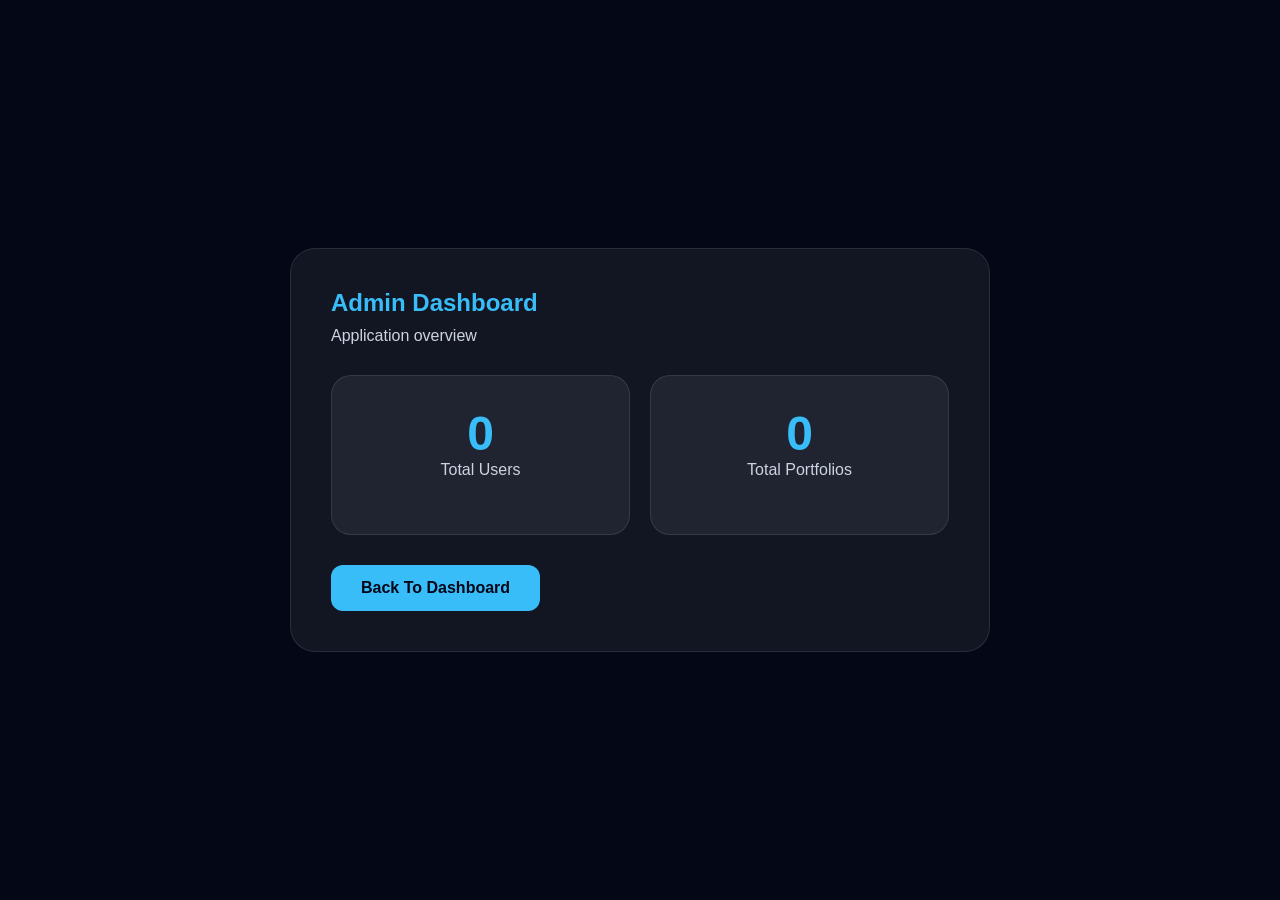
==== frontend/admin.html @ 08fab3bb "Add admin dashboard page" ====
<!DOCTYPE html>
<html>
<head>
  <title>Admin Dashboard</title>
  <link rel="stylesheet" href="style.css">
</head>
<body>

<section class="builder">
  <div class="builder-card">
    <h1>Admin Dashboard</h1>
    <p>Application overview</p>

    <div class="admin-grid">
      <div class="admin-card">
        <h2 id="totalUsers">0</h2>
        <p>Total Users</p>
      </div>

      <div class="admin-card">
        <h2 id="totalPortfolios">0</h2>
        <p>Total Portfolios</p>
      </div>
    </div>

    <a href="dashboard.html" class="btn">Back To Dashboard</a>
  </div>
</section>

<script src="script.js"></script>

</body>
</html>
---- frontend/style.css ----
*{
  margin:0;
  padding:0;
  box-sizing:border-box;
  font-family:Arial, sans-serif;
}

body{
  background:#050816;
  color:white;
}

.home{
  min-height:100vh;
  display:flex;
  align-items:center;
  justify-content:center;
  padding:20px;
}

.home-card{
  max-width:600px;
  text-align:center;
  padding:50px;
  border-radius:25px;
  background:rgba(255,255,255,0.06);
  border:1px solid rgba(255,255,255,0.1);
}

.home-card h1{
  font-size:3rem;
  color:#38bdf8;
  margin-bottom:20px;
}

.home-card p{
  color:#cbd5e1;
  margin-bottom:30px;
}

.btn{
  display:inline-block;
  padding:14px 30px;
  background:#38bdf8;
  color:#020617;
  text-decoration:none;
  border-radius:12px;
  font-weight:bold;
}
.builder{
  min-height:100vh;
  display:flex;
  align-items:center;
  justify-content:center;
  padding:30px;
}

.builder-card{
  width:100%;
  max-width:700px;
  padding:40px;
  border-radius:25px;
  background:rgba(255,255,255,0.06);
  border:1px solid rgba(255,255,255,0.1);
}

.builder-card h1{
  color:#38bdf8;
  margin-bottom:10px;
}

.builder-card p{
  color:#cbd5e1;
  margin-bottom:25px;
}

form{
  display:flex;
  flex-direction:column;
  gap:16px;
}

input,
textarea{
  padding:15px;
  border:none;
  outline:none;
  border-radius:12px;
  background:rgba(255,255,255,0.08);
  color:white;
}

input::placeholder,
textarea::placeholder{
  color:#94a3b8;
}
.preview{
  min-height:100vh;
  padding:60px 20px;
  display:flex;
  justify-content:center;
}

.preview-card{
  width:100%;
  max-width:900px;
  padding:50px;
  border-radius:25px;
  background:rgba(255,255,255,0.06);
  border:1px solid rgba(255,255,255,0.1);
}

.preview-card h1{
  font-size:3rem;
  color:#38bdf8;
}

.preview-card h3{
  margin-top:10px;
  color:#cbd5e1;
}

.preview-card p{
  margin-top:20px;
  line-height:1.8;
  color:#cbd5e1;
}

.preview-section{
  margin-top:50px;
}

.preview-section h2{
  color:#38bdf8;
  margin-bottom:20px;
}
.preview-container{
  width:95%;
  max-width:1400px;
  margin:auto;
}
.project-preview,
.cert-card{
  transition:0.4s;
}

.project-preview:hover,
.cert-card:hover{
  transform:translateY(-8px);
  box-shadow:0 0 25px rgba(56,189,248,0.2);
}
.profile-header{
  display:flex;
  align-items:center;
  gap:40px;
  flex-wrap:wrap;
}

.skills-list{
  display:flex;
  flex-wrap:wrap;
  gap:10px;
  margin-top:15px;
}

.skills-list span{
  background:rgba(56,189,248,0.12);
  color:#38bdf8;
  padding:8px 16px;
  border-radius:30px;
  font-size:14px;
}

.preview a{
  color:#38bdf8;
  text-decoration:none;
}
.preview-image{
  width:180px;
  height:180px;
  border-radius:50%;
  object-fit:cover;
  border:4px solid #38bdf8;
  margin-bottom:30px;
}
.project-preview{
  padding:25px;
  border-radius:20px;
  background:rgba(255,255,255,0.05);
  border:1px solid rgba(255,255,255,0.08);
}

.project-preview h3{
  color:#38bdf8;
  margin-bottom:15px;
}

.project-preview a{
  display:inline-block;
  margin-top:20px;
  color:#38bdf8;
  text-decoration:none;
  font-weight:bold;
}
.project-input{
  display:flex;
  flex-direction:column;
  gap:14px;
  padding:20px;
  border-radius:18px;
  background:rgba(255,255,255,0.04);
  border:1px solid rgba(255,255,255,0.08);
  margin-bottom:18px;
}

.outline-btn{
  background:transparent;
  color:#38bdf8;
  border:1px solid #38bdf8;
}

.projects-preview-grid{
  display:grid;
  grid-template-columns:repeat(auto-fit,minmax(260px,1fr));
  gap:20px;
}

.project-preview{
  padding:25px;
  border-radius:20px;
  background:rgba(255,255,255,0.05);
  border:1px solid rgba(255,255,255,0.08);
}

.project-preview h3{
  color:#38bdf8;
  margin-bottom:12px;
}

.project-preview a{
  display:inline-block;
  margin-top:18px;
  color:#38bdf8;
  text-decoration:none;
  font-weight:bold;
}
.cert-input{
  display:flex;
  flex-direction:column;
  gap:14px;
  padding:20px;
  border-radius:18px;
  background:rgba(255,255,255,0.04);
  border:1px solid rgba(255,255,255,0.08);
  margin-bottom:18px;
}

.cert-preview-grid{
  display:grid;
  grid-template-columns:repeat(auto-fit,minmax(250px,1fr));
  gap:20px;
}

.cert-card{
  padding:25px;
  border-radius:20px;
  background:rgba(255,255,255,0.05);
  border:1px solid rgba(255,255,255,0.08);
}

.cert-card h3{
  color:#38bdf8;
  margin-bottom:10px;
}

.cert-card p{
  color:#cbd5e1;
  line-height:1.7;
}
.experience-input{
  display:flex;
  flex-direction:column;
  gap:14px;
  padding:20px;
  border-radius:18px;
  background:rgba(255,255,255,0.04);
  border:1px solid rgba(255,255,255,0.08);
  margin-bottom:18px;
}

.experience-preview-grid{
  display:grid;
  grid-template-columns:repeat(auto-fit,minmax(250px,1fr));
  gap:20px;
}

.experience-card{
  padding:25px;
  border-radius:20px;
  background:rgba(255,255,255,0.05);
  border:1px solid rgba(255,255,255,0.08);
}

.experience-card h3{
  color:#38bdf8;
  margin-bottom:10px;
}

.experience-card span{
  color:#94a3b8;
  display:block;
  margin-bottom:12px;
}

.experience-card p{
  color:#cbd5e1;
  line-height:1.7;
}
select{
  padding:15px;
  border:none;
  outline:none;
  border-radius:12px;
  background:rgba(255,255,255,0.08);
  color:white;
  font-size:15px;
}
/* DARK */

.dark-theme{
  background:#050816;
  color:white;
}

/* LIGHT */

.light-theme{
  background:#f8fafc;
  color:#0f172a;
}

.light-theme .preview-card,
.light-theme .project-preview,
.light-theme .cert-card,
.light-theme .experience-card{
  background:white;
  color:#0f172a;
  border:1px solid #e2e8f0;
}

/* GLASS */

.glass-theme{
  background:linear-gradient(
    135deg,
    #0f172a,
    #111827
  );
}

.glass-theme .preview-card,
.glass-theme .project-preview,
.glass-theme .cert-card,
.glass-theme .experience-card{
  background:rgba(255,255,255,0.08);
  backdrop-filter:blur(15px);
}
#downloadBtn{
  margin-top:40px;
}
/* 3D ANIMATED BACKGROUND - HOME PAGE ONLY */

.home {
  position: relative;
  overflow: hidden;
}

.home::before {
  content: "";
  position: absolute;
  width: 450px;
  height: 450px;
  background: linear-gradient(45deg, #38bdf8, #8b5cf6);
  border-radius: 50%;
  top: -120px;
  left: -120px;
  filter: blur(90px);
  opacity: 0.35;
  animation: moveGlow 8s infinite alternate ease-in-out;
}

.home::after {
  content: "";
  position: absolute;
  width: 350px;
  height: 350px;
  background: linear-gradient(45deg, #ec4899, #38bdf8);
  border-radius: 50%;
  bottom: -100px;
  right: -100px;
  filter: blur(90px);
  opacity: 0.35;
  animation: moveGlow2 9s infinite alternate ease-in-out;
}

.home-card {
  position: relative;
  z-index: 2;
  backdrop-filter: blur(12px);
  box-shadow: 0 25px 60px rgba(56, 189, 248, 0.18);
  transform-style: preserve-3d;
  animation: cardFloat 4s infinite ease-in-out;
}

.home-card::before,
.home-card::after {
  content: "";
  position: absolute;
  width: 90px;
  height: 90px;
  border-radius: 22px;
  background: linear-gradient(135deg, rgba(56,189,248,0.4), rgba(139,92,246,0.4));
  z-index: -1;
  animation: cubeRotate 6s infinite linear;
}

.home-card::before {
  top: -45px;
  left: -45px;
}

.home-card::after {
  bottom: -45px;
  right: -45px;
}

@keyframes cardFloat {
  0%, 100% {
    transform: translateY(0) rotateX(0deg) rotateY(0deg);
  }
  50% {
    transform: translateY(-12px) rotateX(3deg) rotateY(-3deg);
  }
}

@keyframes cubeRotate {
  0% {
    transform: rotateX(0deg) rotateY(0deg) rotateZ(0deg);
  }
  100% {
    transform: rotateX(360deg) rotateY(360deg) rotateZ(360deg);
  }
}

@keyframes moveGlow {
  from {
    transform: translate(0, 0);
  }
  to {
    transform: translate(120px, 80px);
  }
}

@keyframes moveGlow2 {
  from {
    transform: translate(0, 0);
  }
  to {
    transform: translate(-120px, -80px);
  }
}/* FINAL NETLIFY PREVIEW FIX */

body {
  overflow-x: hidden;
  background: #050816;
  color: white;
}

#bg {
  position: fixed !important;
  inset: 0 !important;
  width: 100vw !important;
  height: 100vh !important;
  z-index: -10 !important;
  pointer-events: none !important;
}

body::before {
  content: "";
  position: fixed;
  inset: 0;
  background: rgba(5, 8, 22, 0.75);
  z-index: -5 !important;
  pointer-events: none;
}

.preview {
  position: relative !important;
  z-index: 10 !important;
  min-height: 100vh;
  padding: 60px 20px;
  display: flex;
  justify-content: center;
}

.preview-card {
  position: relative !important;
  z-index: 20 !important;
  width: 100%;
  max-width: 1000px;
  margin: auto;
  padding: 50px;
  border-radius: 25px;
  background: rgba(15, 23, 42, 0.92) !important;
  border: 1px solid rgba(255, 255, 255, 0.15);
}

.preview-card,
.preview-card * {
  visibility: visible !important;
  opacity: 1 !important;
}

.preview-card h1,
.preview-card h2,
.preview-card h3 {
  color: #38bdf8 !important;
}

.preview-card p,
.preview-card span {
  color: #cbd5e1 !important;
}

.preview-card a {
  color: #38bdf8 !important;
}
#dashboardPortfolios{
  margin-top:30px;
  display:flex;
  flex-direction:column;
  gap:20px;
}

.dashboard-card{
  background:rgba(255,255,255,0.06);
  padding:20px;
  border-radius:15px;
}

.dashboard-card .btn{
  margin-right:10px;
  margin-top:10px;
}
.dashboard-card h3{
  margin-bottom:10px;
}
#portfolioCount{
  color:#38bdf8;
  margin-top:10px;
  margin-bottom:20px;
  font-size:18px;
}
#changePasswordBtn{
  margin-left:10px;
}

.profile-actions{
  margin-top:25px;
}
.back-dashboard-btn{
    display:flex !important;
    align-items:center;
    justify-content:center;
    color:black !important;
    font-size:18px !important;
    font-weight:700 !important;
    min-width:250px;
    text-decoration:none;
}

.portfolio-actions{
  display:flex;
  flex-wrap:wrap;
  gap:10px;
  margin-top:25px;
}
.developer-template{
  background:rgba(15,23,42,0.92) !important;
  backdrop-filter:blur(12px);
  border:1px solid rgba(56,189,248,.3) !important;
  box-shadow:0 0 30px rgba(56,189,248,.15);
}

.data-template{
  background:rgba(6,78,59,0.92) !important;
  backdrop-filter:blur(12px);
  border:1px solid rgba(34,197,94,.3) !important;
  box-shadow:0 0 30px rgba(34,197,94,.15);
}

.data-template h1,
.data-template h2,
.data-template h3{
  color:#22c55e !important;
}

.minimal-template{
  background:#ffffff !important;
  color:#111827 !important;
  border:1px solid #e5e7eb !important;
  box-shadow:0 10px 30px rgba(0,0,0,.08);
}

.minimal-template h1,
.minimal-template h2,
.minimal-template h3,
.minimal-template p,
.minimal-template span{
  color:#111827 !important;
}

.minimal-template a{
  color:#2563eb !important;
}

#template option{
  background:#232738;
  color:white;
}
.preview-card{
  max-width:1100px !important;
}

.profile-header{
  padding:30px;
  border-radius:22px;
  background:rgba(255,255,255,0.05);
  border:1px solid rgba(255,255,255,0.08);
  margin-bottom:40px;
}

.preview-section{
  padding:25px;
  border-radius:22px;
  background:rgba(255,255,255,0.04);
  border:1px solid rgba(255,255,255,0.08);
}

.developer-template .project-preview,
.developer-template .cert-card,
.developer-template .experience-card{
  background:rgba(15,23,42,0.75) !important;
}

.data-template .project-preview,
.data-template .cert-card,
.data-template .experience-card{
  background:rgba(6,78,59,0.45) !important;
}

.minimal-template .profile-header,
.minimal-template .preview-section{
  background:#f8fafc !important;
  border:1px solid #e5e7eb !important;
}

.minimal-template .project-preview,
.minimal-template .cert-card,
.minimal-template .experience-card{
  background:white !important;
  border:1px solid #e5e7eb !important;
}
.admin-grid{
  display:grid;
  grid-template-columns:repeat(auto-fit,minmax(200px,1fr));
  gap:20px;
  margin:30px 0;
}

.admin-card{
  padding:30px;
  border-radius:20px;
  background:rgba(255,255,255,0.06);
  border:1px solid rgba(255,255,255,0.1);
  text-align:center;
}

.admin-card h2{
  font-size:3rem;
  color:#38bdf8;
}
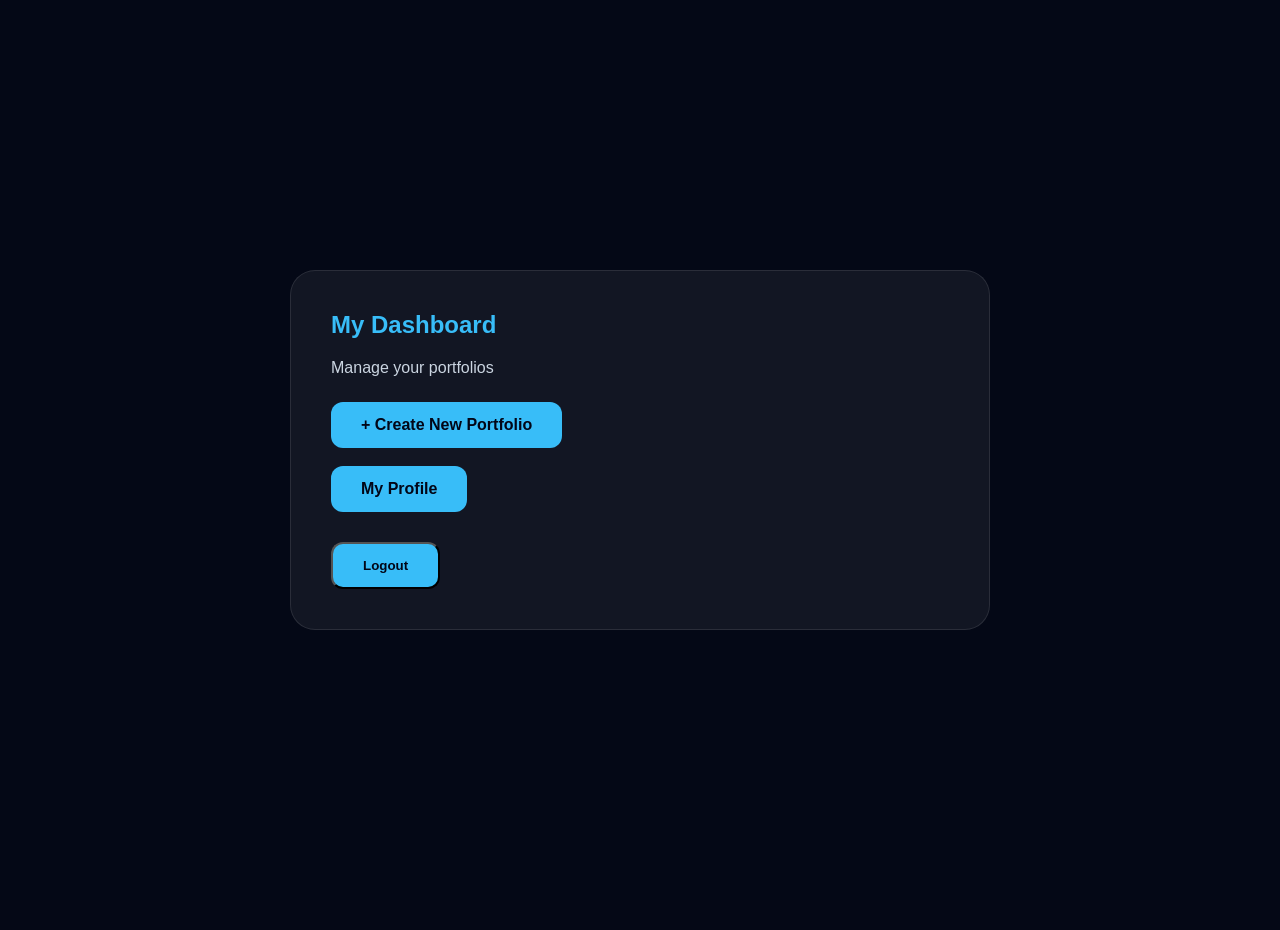
==== commit ee09ad55: "Add admin analytics and protection" ====
--- a/frontend/admin.html
+++ b/frontend/admin.html
@@ -11,7 +11,6 @@
     <h1>Admin Dashboard</h1>
     <p>Application overview</p>
 
-    <div class="admin-grid">
       <div class="admin-card">
         <h2 id="totalUsers">0</h2>
         <p>Total Users</p>
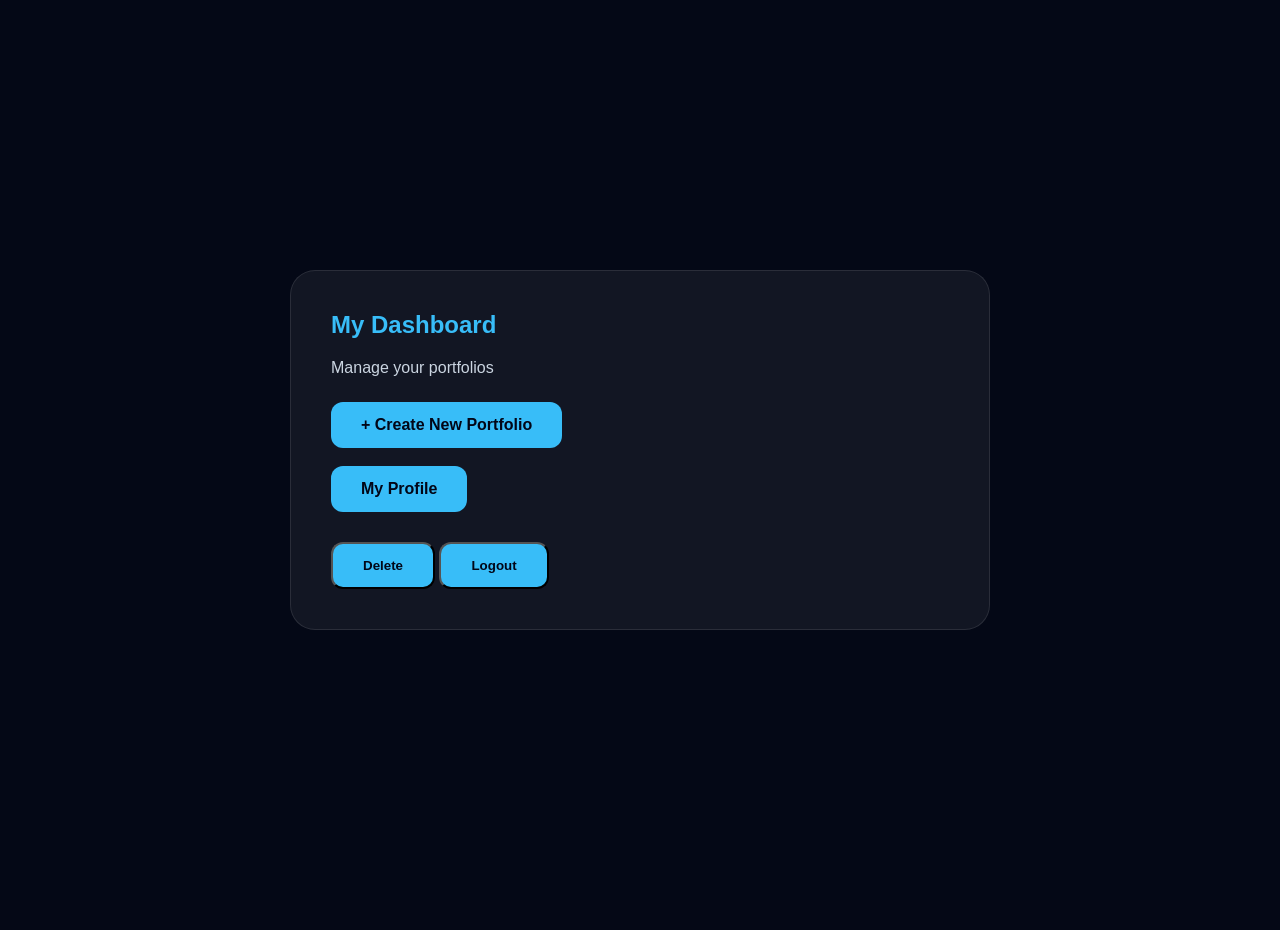
==== commit 3b604f06: "Improve admin dashboard UI" ====
--- a/frontend/admin.html
+++ b/frontend/admin.html
@@ -1,29 +1,50 @@
 <!DOCTYPE html>
-<html>
+<html lang="en">
 <head>
+  <meta charset="UTF-8">
+  <meta name="viewport" content="width=device-width, initial-scale=1.0">
   <title>Admin Dashboard</title>
   <link rel="stylesheet" href="style.css">
 </head>
 <body>
 
-<section class="builder">
-  <div class="builder-card">
-    <h1>Admin Dashboard</h1>
-    <p>Application overview</p>
+<section class="admin-page">
+
+  <div class="admin-dashboard-card">
+
+    <div class="admin-header">
+      <div>
+        <h1>Admin Dashboard</h1>
+        <p>Monitor users, portfolios and platform activity</p>
+      </div>
+
+      <a href="dashboard.html" class="btn">Back To Dashboard</a>
+    </div>
+
+    <div class="admin-grid">
 
       <div class="admin-card">
+        <div class="admin-icon">👥</div>
         <h2 id="totalUsers">0</h2>
         <p>Total Users</p>
       </div>
 
       <div class="admin-card">
+        <div class="admin-icon">📁</div>
         <h2 id="totalPortfolios">0</h2>
         <p>Total Portfolios</p>
       </div>
+
+      <div class="admin-card">
+        <div class="admin-icon">👁️</div>
+        <h2 id="totalViews">0</h2>
+        <p>Total Views</p>
+      </div>
+
     </div>
 
-    <a href="dashboard.html" class="btn">Back To Dashboard</a>
   </div>
+
 </section>
 
 <script src="script.js"></script>
--- a/frontend/style.css
+++ b/frontend/style.css
@@ -689,4 +689,125 @@
 .admin-card h2{
   font-size:3rem;
   color:#38bdf8;
+}
+.admin-page{
+  min-height:100vh;
+  display:flex;
+  align-items:center;
+  justify-content:center;
+  padding:40px;
+  background:
+    radial-gradient(circle at top left, rgba(56,189,248,0.18), transparent 35%),
+    radial-gradient(circle at bottom right, rgba(59,130,246,0.14), transparent 35%),
+    #050816;
+}
+
+.admin-dashboard-card{
+  width:100%;
+  max-width:1100px;
+  padding:45px;
+  border-radius:28px;
+  background:rgba(15,23,42,0.9);
+  border:1px solid rgba(56,189,248,0.25);
+  box-shadow:0 25px 80px rgba(0,0,0,0.45);
+  backdrop-filter:blur(18px);
+  animation:fadeUp 0.8s ease;
+}
+
+.admin-header{
+  display:flex;
+  justify-content:space-between;
+  align-items:center;
+  gap:20px;
+  margin-bottom:35px;
+  flex-wrap:wrap;
+}
+
+.admin-header h1{
+  font-size:42px;
+  color:#38bdf8;
+  margin-bottom:10px;
+}
+
+.admin-header p{
+  color:#cbd5e1;
+  font-size:18px;
+}
+
+.admin-grid{
+  display:grid;
+  grid-template-columns:repeat(auto-fit,minmax(240px,1fr));
+  gap:25px;
+}
+
+.admin-card{
+  position:relative;
+  padding:35px 25px;
+  border-radius:24px;
+  background:linear-gradient(145deg, rgba(30,41,59,0.95), rgba(15,23,42,0.95));
+  border:1px solid rgba(255,255,255,0.12);
+  text-align:center;
+  overflow:hidden;
+  transition:0.4s ease;
+}
+
+.admin-card::before{
+  content:"";
+  position:absolute;
+  width:120px;
+  height:120px;
+  background:#38bdf8;
+  filter:blur(80px);
+  opacity:0.25;
+  top:-40px;
+  right:-40px;
+}
+
+.admin-card:hover{
+  transform:translateY(-10px) scale(1.02);
+  box-shadow:0 0 35px rgba(56,189,248,0.25);
+  border-color:rgba(56,189,248,0.5);
+}
+
+.admin-icon{
+  font-size:38px;
+  margin-bottom:15px;
+}
+
+.admin-card h2{
+  font-size:54px;
+  color:#38bdf8;
+  margin-bottom:8px;
+}
+
+.admin-card p{
+  color:#cbd5e1;
+  font-size:17px;
+  font-weight:600;
+}
+
+@keyframes fadeUp{
+  from{
+    opacity:0;
+    transform:translateY(30px);
+  }
+  to{
+    opacity:1;
+    transform:translateY(0);
+  }
+}
+
+@media(max-width:768px){
+  .admin-dashboard-card{
+    padding:28px;
+  }
+
+  .admin-header h1{
+    font-size:32px;
+  }
+
+  .admin-header{
+    flex-direction:column;
+    align-items:flex-start;
+  }
 }
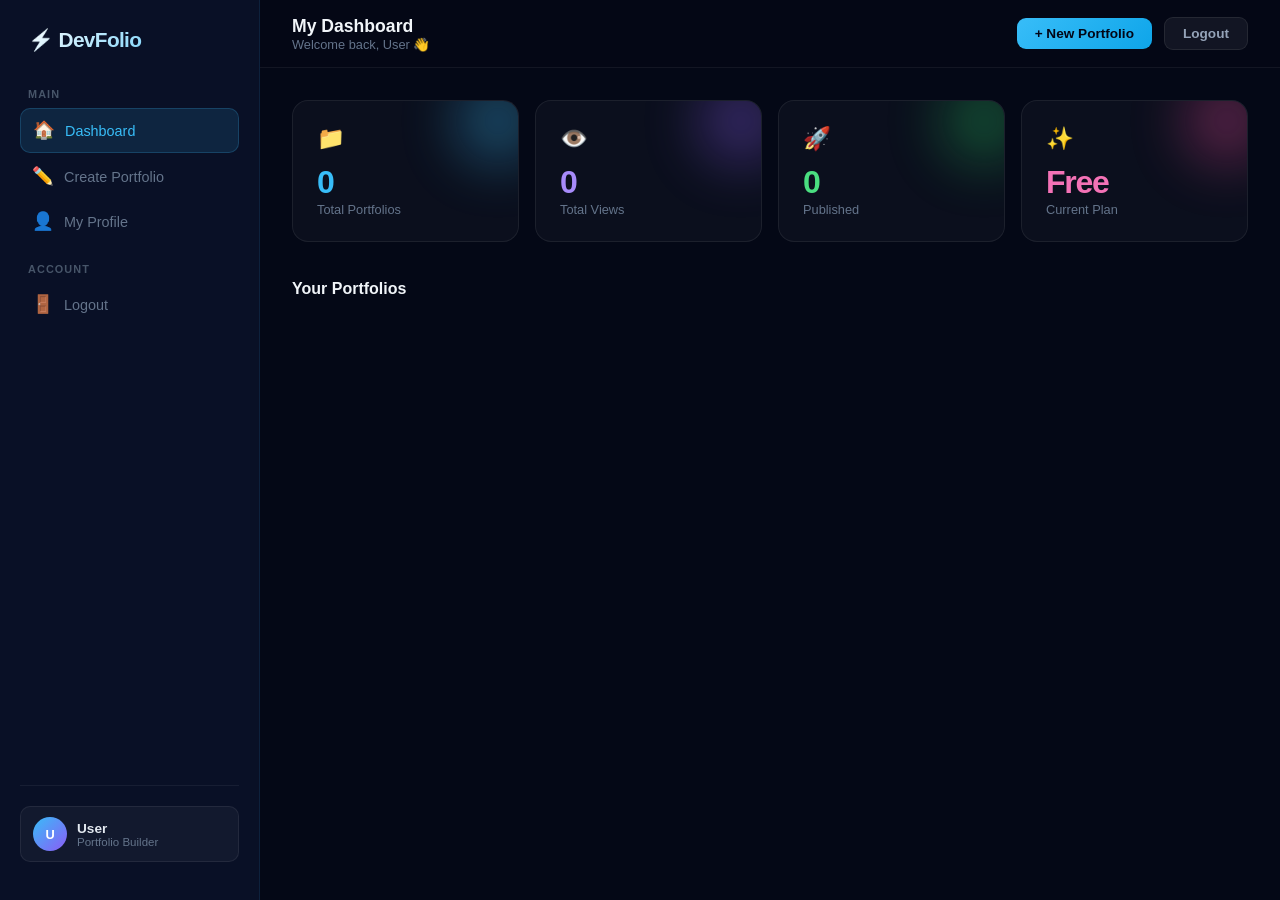
==== commit 12bf4321: "Update admin, login, signup pages and add custom 404 page" ====
--- a/frontend/admin.html
+++ b/frontend/admin.html
@@ -3,51 +3,290 @@
 <head>
   <meta charset="UTF-8">
   <meta name="viewport" content="width=device-width, initial-scale=1.0">
-  <title>Admin Dashboard</title>
+  <title>Admin Dashboard — DevFolio</title>
   <link rel="stylesheet" href="style.css">
+  <style>
+    *{box-sizing:border-box;margin:0;padding:0}
+    body{background:#050816;color:#e0e6f0;font-family:'Segoe UI',sans-serif;min-height:100vh;overflow-x:hidden}
+    #bg{position:fixed;top:0;left:0;width:100%;height:100%;z-index:0;pointer-events:none}
+    .corner-deco{position:fixed;z-index:1;pointer-events:none}
+    .corner-deco.tl{top:0;left:0;width:300px;height:300px;background:radial-gradient(circle at top left,rgba(239,68,68,0.07),transparent 70%)}
+    .corner-deco.br{bottom:0;right:0;width:300px;height:300px;background:radial-gradient(circle at bottom right,rgba(167,139,250,0.08),transparent 70%)}
+
+    .admin-page{position:relative;z-index:10;min-height:100vh;display:flex;align-items:center;justify-content:center;padding:40px 20px}
+
+    /* ── CARD ── */
+    .admin-dashboard-card{
+      width:100%;max-width:1100px;
+      padding:48px;border-radius:28px;
+      background:rgba(10,16,35,0.88);
+      border:1px solid rgba(239,68,68,0.12);
+      box-shadow:0 0 80px rgba(239,68,68,0.06),0 30px 80px rgba(0,0,0,0.4);
+      backdrop-filter:blur(18px);
+      animation:cardIn 0.8s cubic-bezier(0.22,1,0.36,1) both;
+      position:relative;overflow:hidden;
+    }
+    .admin-dashboard-card::before{
+      content:'';position:absolute;top:-2px;left:10%;width:80%;height:2px;
+      background:linear-gradient(90deg,transparent,#ef4444,#a78bfa,transparent);
+      animation:borderGlow 3s ease-in-out infinite;
+    }
+    @keyframes borderGlow{0%,100%{opacity:0.4}50%{opacity:1}}
+    @keyframes cardIn{from{opacity:0;transform:translateY(40px)}to{opacity:1;transform:translateY(0)}}
+
+    /* ── HEADER ── */
+    .admin-header{
+      display:flex;justify-content:space-between;align-items:center;
+      gap:20px;margin-bottom:40px;flex-wrap:wrap;
+      padding-bottom:28px;
+      border-bottom:1px solid rgba(255,255,255,0.06);
+      animation:slideIn 0.6s ease 0.1s both;
+    }
+    @keyframes slideIn{from{opacity:0;transform:translateX(-20px)}to{opacity:1;transform:translateX(0)}}
+
+    .admin-header-left{}
+    .admin-badge{
+      display:inline-flex;align-items:center;gap:6px;
+      background:rgba(239,68,68,0.1);border:1px solid rgba(239,68,68,0.25);
+      border-radius:20px;padding:4px 12px;font-size:11px;
+      color:rgba(239,68,68,0.9);font-weight:600;letter-spacing:1px;
+      text-transform:uppercase;margin-bottom:10px;
+    }
+    .admin-header h1{
+      font-size:32px;font-weight:800;
+      background:linear-gradient(90deg,#ef4444,#f97316,#a78bfa);
+      -webkit-background-clip:text;-webkit-text-fill-color:transparent;background-clip:text;
+      margin-bottom:6px;
+    }
+    .admin-header p{color:rgba(180,200,230,0.5);font-size:14px}
+
+    .btn-back{
+      padding:11px 24px;border:none;border-radius:12px;
+      background:rgba(255,255,255,0.06);color:#e0e6f0;
+      font-size:14px;font-weight:600;cursor:pointer;
+      font-family:inherit;transition:all 0.3s;
+      border:1px solid rgba(255,255,255,0.1);
+      text-decoration:none;display:inline-flex;align-items:center;gap:8px;
+    }
+    .btn-back:hover{background:rgba(0,198,255,0.1);border-color:rgba(0,198,255,0.25);transform:translateY(-2px)}
+
+    /* ── STATS GRID ── */
+    .admin-grid{
+      display:grid;
+      grid-template-columns:repeat(auto-fit,minmax(240px,1fr));
+      gap:22px;
+    }
+
+    .admin-card{
+      padding:32px 28px;border-radius:20px;
+      background:rgba(255,255,255,0.03);
+      border:1px solid rgba(255,255,255,0.07);
+      text-align:center;position:relative;overflow:hidden;
+      transition:all 0.35s ease;
+      animation:fadeUp 0.6s ease both;
+      cursor:default;
+    }
+    .admin-card:nth-child(1){animation-delay:0.15s}
+    .admin-card:nth-child(2){animation-delay:0.25s}
+    .admin-card:nth-child(3){animation-delay:0.35s}
+
+    /* glow blob */
+    .admin-card::before{
+      content:'';position:absolute;width:120px;height:120px;border-radius:50%;
+      top:-40px;right:-40px;filter:blur(50px);opacity:0.3;transition:opacity 0.3s;
+    }
+    .admin-card:nth-child(1)::before{background:#38bdf8}
+    .admin-card:nth-child(2)::before{background:#a78bfa}
+    .admin-card:nth-child(3)::before{background:#22c55e}
+
+    /* top accent */
+    .admin-card::after{
+      content:'';position:absolute;top:0;left:20%;width:60%;height:2px;
+      opacity:0;transition:opacity 0.3s;
+    }
+    .admin-card:nth-child(1)::after{background:linear-gradient(90deg,transparent,#38bdf8,transparent)}
+    .admin-card:nth-child(2)::after{background:linear-gradient(90deg,transparent,#a78bfa,transparent)}
+    .admin-card:nth-child(3)::after{background:linear-gradient(90deg,transparent,#22c55e,transparent)}
+
+    .admin-card:hover{transform:translateY(-8px) scale(1.02);border-color:rgba(56,189,248,0.2);box-shadow:0 20px 50px rgba(0,0,0,0.3)}
+    .admin-card:hover::before{opacity:0.5}
+    .admin-card:hover::after{opacity:1}
+
+    .admin-icon{font-size:40px;margin-bottom:18px;display:block;animation:iconBob 3s ease-in-out infinite}
+    .admin-card:nth-child(2) .admin-icon{animation-delay:0.5s}
+    .admin-card:nth-child(3) .admin-icon{animation-delay:1s}
+    @keyframes iconBob{0%,100%{transform:translateY(0)}50%{transform:translateY(-6px)}}
+
+    .admin-card h2{
+      font-size:52px;font-weight:900;letter-spacing:-2px;
+      line-height:1;margin-bottom:8px;
+    }
+    .admin-card:nth-child(1) h2{color:#38bdf8}
+    .admin-card:nth-child(2) h2{color:#a78bfa}
+    .admin-card:nth-child(3) h2{color:#4ade80}
+
+    .admin-card p{color:rgba(180,200,230,0.5);font-size:14px;font-weight:500;letter-spacing:0.5px}
+
+    /* ── RECENT ACTIVITY SECTION ── */
+    .activity-section{margin-top:36px;animation:fadeUp 0.6s ease 0.5s both}
+    .activity-header{
+      display:flex;align-items:center;gap:10px;
+      margin-bottom:16px;padding-bottom:12px;
+      border-bottom:1px solid rgba(255,255,255,0.06);
+    }
+    .activity-header h3{font-size:16px;font-weight:600;color:#f1f5f9}
+    .activity-header span{font-size:11px;color:rgba(0,198,255,0.7);background:rgba(0,198,255,0.08);border:1px solid rgba(0,198,255,0.15);border-radius:12px;padding:2px 10px}
+
+    .activity-grid{display:grid;grid-template-columns:repeat(auto-fit,minmax(200px,1fr));gap:14px}
+    .activity-item{
+      background:rgba(255,255,255,0.03);border:1px solid rgba(255,255,255,0.06);
+      border-radius:14px;padding:16px 18px;
+      display:flex;align-items:center;gap:12px;
+      transition:all 0.25s;
+    }
+    .activity-item:hover{background:rgba(0,198,255,0.04);border-color:rgba(0,198,255,0.15)}
+    .activity-dot{width:8px;height:8px;border-radius:50%;flex-shrink:0}
+    .activity-dot.cyan{background:#00c6ff;box-shadow:0 0 8px rgba(0,198,255,0.5)}
+    .activity-dot.purple{background:#a78bfa;box-shadow:0 0 8px rgba(167,139,250,0.5)}
+    .activity-dot.green{background:#22c55e;box-shadow:0 0 8px rgba(34,197,94,0.5)}
+    .activity-text{font-size:13px;color:rgba(180,200,230,0.7)}
+    .activity-val{font-size:15px;font-weight:700;color:#e0e6f0;margin-left:auto}
+
+    @keyframes fadeUp{from{opacity:0;transform:translateY(18px)}to{opacity:1;transform:translateY(0)}}
+
+    @media(max-width:600px){
+      .admin-dashboard-card{padding:28px 20px}
+      .admin-header{flex-direction:column;align-items:flex-start}
+      .admin-header h1{font-size:24px}
+    }
+  </style>
 </head>
 <body>
 
+<canvas id="bg"></canvas>
+<div class="corner-deco tl"></div>
+<div class="corner-deco br"></div>
+
 <section class="admin-page">
-
   <div class="admin-dashboard-card">
 
     <div class="admin-header">
-      <div>
+      <div class="admin-header-left">
+        <div class="admin-badge">🛡️ Admin Only</div>
         <h1>Admin Dashboard</h1>
         <p>Monitor users, portfolios and platform activity</p>
       </div>
-
-      <a href="dashboard.html" class="btn">Back To Dashboard</a>
+      <a href="dashboard.html" class="btn-back">← Back To Dashboard</a>
     </div>
 
     <div class="admin-grid">
-
       <div class="admin-card">
-        <div class="admin-icon">👥</div>
+        <span class="admin-icon">👥</span>
         <h2 id="totalUsers">0</h2>
         <p>Total Users</p>
       </div>
-
       <div class="admin-card">
-        <div class="admin-icon">📁</div>
+        <span class="admin-icon">📁</span>
         <h2 id="totalPortfolios">0</h2>
         <p>Total Portfolios</p>
       </div>
-
       <div class="admin-card">
-        <div class="admin-icon">👁️</div>
+        <span class="admin-icon">👁️</span>
         <h2 id="totalViews">0</h2>
         <p>Total Views</p>
       </div>
-
     </div>
 
+    <!-- Quick stats row -->
+    <div class="activity-section">
+      <div class="activity-header">
+        <h3>Platform Overview</h3>
+        <span>Live</span>
+      </div>
+      <div class="activity-grid">
+        <div class="activity-item">
+          <div class="activity-dot cyan"></div>
+          <div class="activity-text">Avg views / portfolio</div>
+          <div class="activity-val" id="avgViews">—</div>
+        </div>
+        <div class="activity-item">
+          <div class="activity-dot purple"></div>
+          <div class="activity-text">Portfolios / user</div>
+          <div class="activity-val" id="avgPortfolios">—</div>
+        </div>
+        <div class="activity-item">
+          <div class="activity-dot green"></div>
+          <div class="activity-text">Platform status</div>
+          <div class="activity-val" style="color:#4ade80">● Online</div>
+        </div>
+      </div>
+    </div>
+
   </div>
-
 </section>
 
 <script src="script.js"></script>
-
+<script>
+  // Animated counter
+  function animateCount(el, target, duration=1400){
+    const start = performance.now();
+    function update(now){
+      const p = Math.min((now-start)/duration, 1);
+      const ease = 1-Math.pow(1-p,3);
+      el.textContent = Math.round(ease*target);
+      if(p<1) requestAnimationFrame(update);
+    }
+    requestAnimationFrame(update);
+  }
+
+  // Override fetch stats to animate
+  const origFetch = window.fetch;
+  // Wait for script.js to load stats then animate
+  const observer = new MutationObserver(() => {
+    const users = document.getElementById('totalUsers');
+    const ports = document.getElementById('totalPortfolios');
+    const views = document.getElementById('totalViews');
+    const u = parseInt(users.textContent)||0;
+    const po = parseInt(ports.textContent)||0;
+    const v = parseInt(views.textContent)||0;
+    if(u>0||po>0||v>0){
+      animateCount(users, u);
+      animateCount(ports, po);
+      animateCount(views, v);
+      // Derived stats
+      document.getElementById('avgViews').textContent = po>0 ? (v/po).toFixed(1) : '0';
+      document.getElementById('avgPortfolios').textContent = u>0 ? (po/u).toFixed(1) : '0';
+      observer.disconnect();
+    }
+  });
+  observer.observe(document.getElementById('totalUsers'), {childList:true,characterData:true,subtree:true});
+
+  // Starfield
+  (function(){
+    const canvas=document.getElementById('bg'); if(!canvas)return;
+    const ctx=canvas.getContext('2d'); let W,H,mouse={x:0,y:0};
+    function resize(){W=canvas.width=window.innerWidth;H=canvas.height=window.innerHeight;}
+    resize(); window.addEventListener('resize',resize);
+    window.addEventListener('mousemove',e=>{mouse.x=e.clientX;mouse.y=e.clientY;});
+    const stars=Array.from({length:200},()=>({x:Math.random()*3000,y:Math.random()*3000,r:Math.random()*1.5+0.2,a:Math.random(),speed:Math.random()*0.004+0.001,twinkle:Math.random()*Math.PI*2}));
+    const orbs=Array.from({length:4},(_,i)=>({x:Math.random(),y:Math.random(),vx:(Math.random()-0.5)*0.0003,vy:(Math.random()-0.5)*0.0003,r:150+Math.random()*180,hue:[0,260,200,280][i],a:0.05+Math.random()*0.06,phase:Math.random()*Math.PI*2}));
+    const shoots=[];
+    setInterval(()=>shoots.push({x:Math.random()*W,y:Math.random()*H*0.5,vx:5+Math.random()*5,vy:2+Math.random()*3,len:100+Math.random()*100,life:1}),2800);
+    let t=0;
+    function draw(){
+      ctx.clearRect(0,0,W,H);
+      const bg=ctx.createRadialGradient(W*.5,H*.5,0,W*.5,H*.5,Math.max(W,H));
+      bg.addColorStop(0,'#0d0608');bg.addColorStop(0.5,'#060408');bg.addColorStop(1,'#020205');
+      ctx.fillStyle=bg;ctx.fillRect(0,0,W,H);t+=0.012;
+      orbs.forEach(o=>{o.x+=o.vx;o.y+=o.vy;o.phase+=0.008;if(o.x<0||o.x>1)o.vx*=-1;if(o.y<0||o.y>1)o.vy*=-1;const ox=o.x*W,oy=o.y*H,p=o.a*(0.7+0.3*Math.sin(o.phase));const g=ctx.createRadialGradient(ox,oy,0,ox,oy,o.r);g.addColorStop(0,`hsla(${o.hue},100%,70%,${p})`);g.addColorStop(1,'transparent');ctx.beginPath();ctx.arc(ox,oy,o.r,0,Math.PI*2);ctx.fillStyle=g;ctx.fill();});
+      stars.forEach(s=>{s.twinkle+=s.speed;const alpha=s.a*(0.4+0.6*Math.sin(s.twinkle));ctx.beginPath();ctx.arc(s.x%W,s.y%H,s.r,0,Math.PI*2);ctx.fillStyle=`rgba(220,210,255,${alpha})`;ctx.fill();});
+      for(let i=shoots.length-1;i>=0;i--){const s=shoots[i];s.x+=s.vx;s.y+=s.vy;s.life-=0.022;if(s.life<=0||s.x>W||s.y>H){shoots.splice(i,1);continue;}const g=ctx.createLinearGradient(s.x,s.y,s.x-s.len,s.y-s.len*0.5);g.addColorStop(0,`rgba(255,200,200,${s.life*0.9})`);g.addColorStop(1,'transparent');ctx.beginPath();ctx.moveTo(s.x,s.y);ctx.lineTo(s.x-s.len,s.y-s.len*0.5);ctx.strokeStyle=g;ctx.lineWidth=1.5;ctx.stroke();}
+      if(mouse.x||mouse.y){const mg=ctx.createRadialGradient(mouse.x,mouse.y,0,mouse.x,mouse.y,180);mg.addColorStop(0,'rgba(239,68,68,0.05)');mg.addColorStop(1,'transparent');ctx.beginPath();ctx.arc(mouse.x,mouse.y,180,0,Math.PI*2);ctx.fillStyle=mg;ctx.fill();}
+      const sy=H*((t*0.018)%1);const sg=ctx.createLinearGradient(0,sy-80,0,sy+80);sg.addColorStop(0,'transparent');sg.addColorStop(0.5,'rgba(239,68,68,0.03)');sg.addColorStop(1,'transparent');ctx.fillStyle=sg;ctx.fillRect(0,sy-80,W,160);
+      requestAnimationFrame(draw);
+    }
+    draw();
+  })();
+</script>
 </body>
 </html>
--- a/frontend/style.css
+++ b/frontend/style.css
@@ -810,4 +810,274 @@
     flex-direction:column;
     align-items:flex-start;
   }
+}
+/* AUTH PAGES */
+
+.auth-page{
+  min-height:100vh;
+  display:flex;
+  align-items:center;
+  justify-content:center;
+  padding:35px;
+  background:
+    radial-gradient(circle at top left, rgba(139,92,246,0.35), transparent 35%),
+    radial-gradient(circle at bottom right, rgba(56,189,248,0.28), transparent 35%),
+    linear-gradient(135deg,#050816,#0f172a);
+}
+
+.auth-container{
+  width:100%;
+  max-width:1050px;
+  min-height:560px;
+  display:grid;
+  grid-template-columns:1.1fr 0.9fr;
+  border-radius:34px;
+  overflow:hidden;
+  background:rgba(255,255,255,0.08);
+  border:1px solid rgba(255,255,255,0.18);
+  backdrop-filter:blur(20px);
+  box-shadow:0 30px 90px rgba(0,0,0,0.45);
+  animation:fadeUp 0.8s ease;
+}
+
+.auth-left{
+  display:flex;
+  flex-direction:column;
+  justify-content:center;
+  align-items:center;
+  text-align:center;
+  padding:60px;
+  background:
+    linear-gradient(135deg,rgba(56,189,248,0.28),rgba(139,92,246,0.35));
+  position:relative;
+}
+
+.auth-left::before{
+  content:"";
+  position:absolute;
+  width:260px;
+  height:260px;
+  border-radius:50%;
+  background:rgba(255,255,255,0.13);
+  filter:blur(8px);
+}
+
+.rocket{
+  font-size:95px;
+  margin-bottom:25px;
+  z-index:2;
+  animation:floatRocket 3s ease-in-out infinite;
+}
+
+.auth-left h2{
+  font-size:36px;
+  color:white;
+  margin-bottom:15px;
+  z-index:2;
+}
+
+.auth-left p{
+  color:#e0f2fe;
+  font-size:18px;
+  line-height:1.7;
+  max-width:420px;
+  z-index:2;
+}
+
+.auth-right{
+  padding:55px;
+  display:flex;
+  flex-direction:column;
+  justify-content:center;
+}
+
+.auth-tabs{
+  display:flex;
+  gap:12px;
+  margin-bottom:35px;
+}
+
+.auth-tabs a{
+  padding:10px 24px;
+  border-radius:30px;
+  text-decoration:none;
+  color:#cbd5e1;
+  background:rgba(255,255,255,0.08);
+  font-weight:700;
+}
+
+.auth-tabs a.active{
+  background:#38bdf8;
+  color:#020617;
+}
+
+.auth-right h1{
+  color:#38bdf8;
+  font-size:38px;
+  margin-bottom:8px;
+}
+
+.auth-subtitle{
+  color:#cbd5e1;
+  margin-bottom:30px;
+}
+
+.auth-right input{
+  width:100%;
+  margin-bottom:18px;
+  padding:17px 20px;
+  border-radius:16px;
+  border:1px solid rgba(255,255,255,0.12);
+  background:rgba(255,255,255,0.09);
+  color:white;
+  font-size:16px;
+}
+
+.auth-right input::placeholder{
+  color:#94a3b8;
+}
+
+.auth-btn{
+  width:100%;
+  margin-top:8px;
+  border:none;
+  cursor:pointer;
+  font-size:16px;
+}
+
+.auth-link{
+  margin-top:22px;
+  color:#cbd5e1;
+  text-align:center;
+}
+
+.auth-link a{
+  color:#38bdf8;
+  text-decoration:none;
+  font-weight:700;
+}
+
+@keyframes floatRocket{
+  0%,100%{
+    transform:translateY(0);
+  }
+  50%{
+    transform:translateY(-18px);
+  }
+}
+
+@media(max-width:850px){
+  .auth-container{
+    grid-template-columns:1fr;
+  }
+
+  .auth-left{
+    padding:40px;
+  }
+
+  .auth-right{
+    padding:35px;
+  }
+}
+/* ── PUBLIC.HTML SECTION FIX ── */
+.preview-section {
+  padding: 25px;
+  border-radius: 22px;
+  background: rgba(255,255,255,0.04);
+  border: 1px solid rgba(255,255,255,0.08);
+  margin-bottom: 24px;
+  opacity: 1 !important;
+  visibility: visible !important;
+  transform: none !important;
+  animation: none !important;
+}
+
+/* ── FINAL FIX: stop style.css breaking public/preview pages ── */
+.preview-card .preview-section {
+  background: rgba(255,255,255,0.04) !important;
+  color: #e0e6f0 !important;
+  opacity: 1 !important;
+  visibility: visible !important;
+}
+.preview-card .preview-section p,
+.preview-card .preview-section span,
+.preview-card .preview-section h3 {
+  color: #cbd5e1 !important;
+}
+.preview-card .preview-section h2 {
+  color: #38bdf8 !important;
+  -webkit-text-fill-color: #38bdf8 !important;
+}
+.preview-card .skills-list span {
+  color: #38bdf8 !important;
+  background: rgba(56,189,248,0.1) !important;
+}
+.preview-card .project-preview,
+.preview-card .cert-card,
+.preview-card .experience-card {
+  background: rgba(255,255,255,0.05) !important;
+  color: #e0e6f0 !important;
+}
+.profile-hero {
+  display: flex;
+  flex-direction: column;
+  align-items: center;
+  text-align: center;
+}
+
+.avatar-area {
+  position: relative;
+  width: 120px;
+  height: 120px;
+  margin: 0 auto 18px;
+}
+
+.avatar-ring {
+  width: 120px;
+  height: 120px;
+  display: block;
+  position: relative;
+  cursor: pointer;
+}
+
+.avatar-inner {
+  width: 100%;
+  height: 100%;
+  border-radius: 50%;
+  overflow: hidden;
+}
+
+.avatar-inner img {
+  width: 100%;
+  height: 100%;
+  object-fit: cover;
+}
+
+.remove-avatar {
+  position: absolute;
+  top: -7px;
+  right: -7px;
+  width: 28px;
+  height: 28px;
+  border: none;
+  border-radius: 50%;
+  background: #ff3b3b;
+  color: #fff;
+  font-size: 20px;
+  font-weight: bold;
+  display: none;
+  align-items: center;
+  justify-content: center;
+  z-index: 1000;
+  cursor: pointer;
+}
+
+.avatar-hint {
+  cursor: pointer;
+  margin-top: 6px;
+}
+
+.hero-name,
+.hero-email {
+  text-align: center;
 }
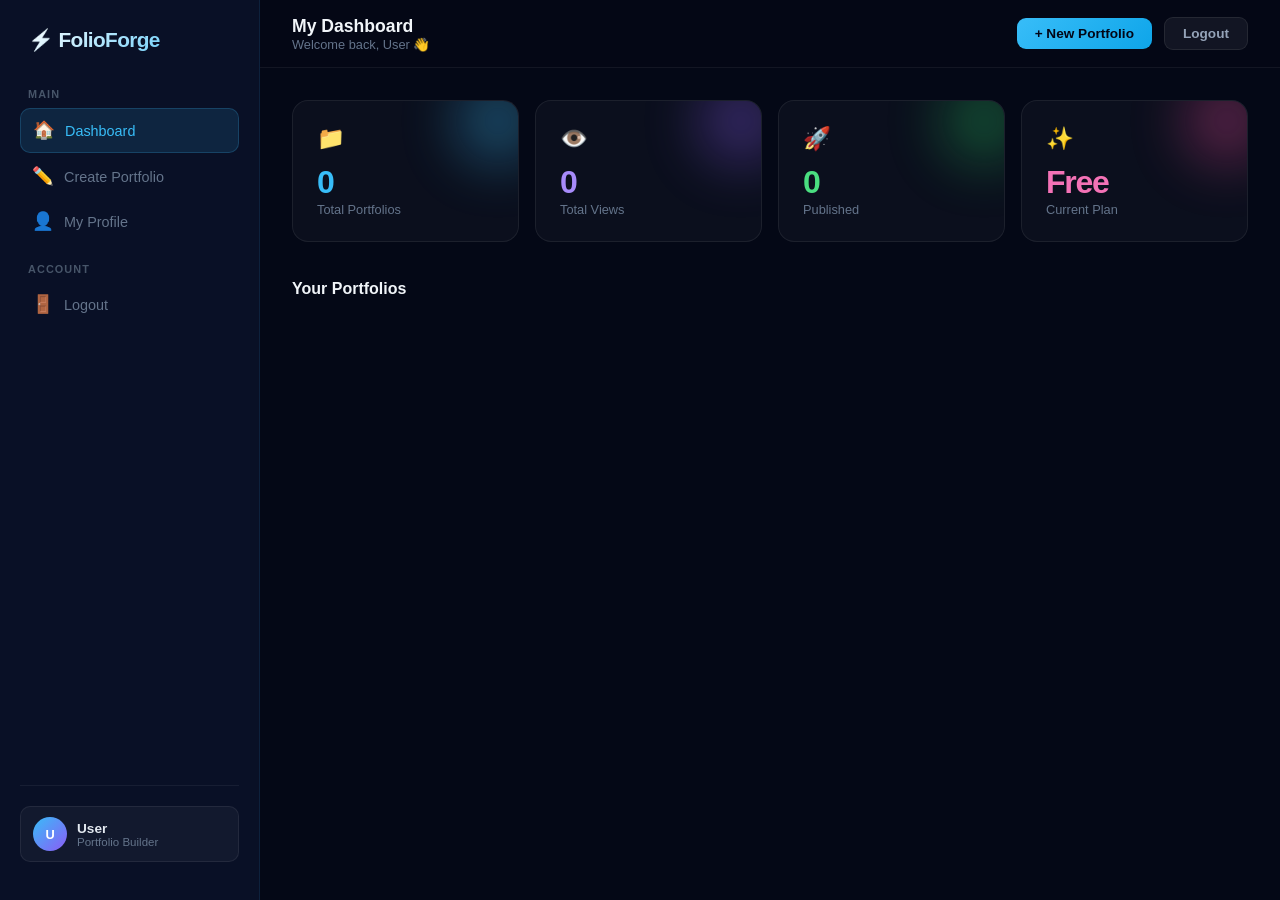
==== commit 4759d689: "update admin,dashboard,index,login" ====
--- a/frontend/admin.html
+++ b/frontend/admin.html
@@ -3,7 +3,7 @@
 <head>
   <meta charset="UTF-8">
   <meta name="viewport" content="width=device-width, initial-scale=1.0">
-  <title>Admin Dashboard — DevFolio</title>
+  <title>Admin Dashboard — FolioForge</title>
   <link rel="stylesheet" href="style.css">
   <style>
     *{box-sizing:border-box;margin:0;padding:0}
--- a/frontend/style.css
+++ b/frontend/style.css
@@ -1080,4 +1080,7 @@
 .hero-name,
 .hero-email {
   text-align: center;
+}
+.owner-only {
+  display: none !important;
 }
